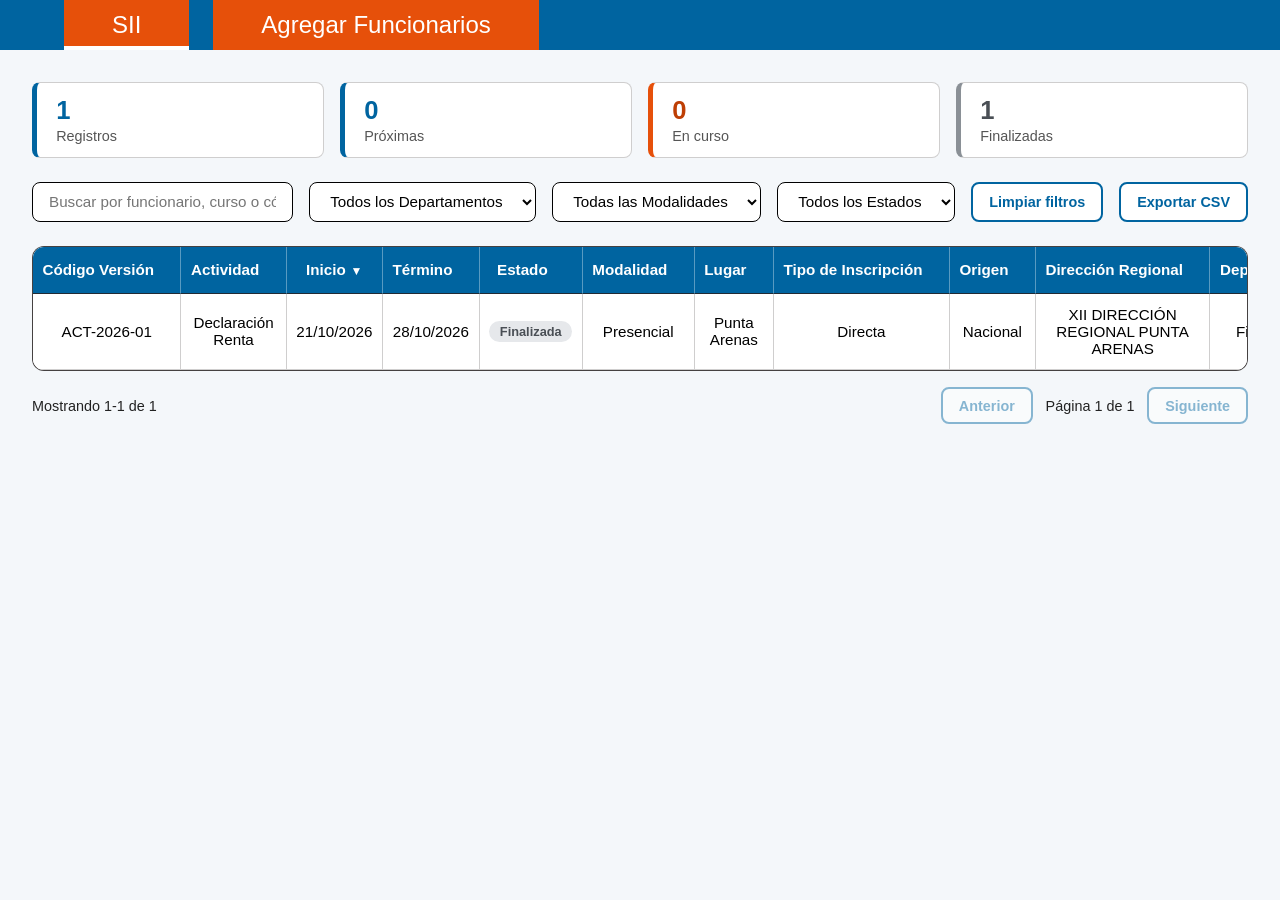
==== index.html @ a081a93e "Add files via upload" ====
<!DOCTYPE html>
<html lang="es">
<head>
    <meta charset="UTF-8">
    <meta name="viewport" content="width=device-width, initial-scale=1.0">
    <title>Gestión Capacitaciones SII</title>
    <link rel="stylesheet" href="Estilos.css">
</head>
<body>
    <header>
        <nav class="navbar" aria-label="Navegación principal">
            <ul class="nav-links">
                <li><a href="index.html" aria-current="page">SII</a></li>
                <li><a href="Registro_Funcionarios.html">Agregar Funcionarios</a></li>
            </ul>
        </nav>
    </header>

    <main>
        <section id="Resumen" class="Resumen" aria-label="Resumen de capacitaciones"></section>

        <div class="Filtros">
            <input type="text" id="IngresarBusqueda" placeholder="Buscar por funcionario, curso o código" aria-label="Buscar">

            <select id="FiltroDepartamento" aria-label="Filtrar por departamento">
                <option value="">Todos los Departamentos</option>
                <option value="Administración">Administración</option>
                <option value="Fiscalización">Fiscalización</option>
            </select>

            <select id="FiltroModalidad" aria-label="Filtrar por modalidad">
                <option value="">Todas las Modalidades</option>
                <option value="Presencial">Presencial</option>
                <option value="Online Synchronous">Online Sincrónico</option>
                <option value="E-Learning">E-Learning</option>
            </select>

            <select id="FiltroEstado" aria-label="Filtrar por estado">
                <option value="">Todos los Estados</option>
                <option value="proxima">Próxima</option>
                <option value="en-curso">En curso</option>
                <option value="finalizada">Finalizada</option>
            </select>

            <button type="button" id="BtnLimpiarFiltros" class="btn_secundario">Limpiar filtros</button>
            <button type="button" id="BtnExportarCSV" class="btn_secundario">Exportar CSV</button>
        </div>

        <div class="Tabla">
            <table>
                <thead>
                    <tr id="EncabezadoTabla"></tr>
                </thead>
                <tbody id="DatosTabla"></tbody>
            </table>
        </div>

        <div class="paginacion">
            <span id="InfoPaginacion"></span>
            <div class="paginacion_controles">
                <button type="button" id="BtnPaginaAnterior" class="btn_secundario">Anterior</button>
                <span id="NumeroPagina"></span>
                <button type="button" id="BtnPaginaSiguiente" class="btn_secundario">Siguiente</button>
            </div>
        </div>
    </main>

    <div id="Modal_Detalles" class="modal" role="dialog" aria-modal="true" aria-labelledby="TituloDetalles">
        <div class="modal_contenido">
            <h2 id="TituloDetalles">Detalles</h2>
            <ul id="Lista_Detalles" class="lista_detalles"></ul>
            <div class="campo_descripcion">
                <label for="Descripcion_Curso"><strong>Descripción del curso/capacitación:</strong></label>
                <textarea id="Descripcion_Curso" rows="4" readonly></textarea>
            </div>
            <div class="modal_acciones">
                <button type="button" id="BtnAceptarModal" class="btn_aceptar">Aceptar</button>
                <button type="button" id="BtnEditarModal" class="btn_editar">Editar</button>
                <button type="button" id="BtnEliminarModal" class="btn_eliminar">Eliminar</button>
            </div>
        </div>
    </div>

    <div id="Modal_ConfirmarEliminar" class="modal" role="dialog" aria-modal="true" aria-labelledby="TituloEliminar">
        <div class="modal_contenido modal_confirmar">
            <h2 id="TituloEliminar">Eliminar Registro</h2>
            <p class="texto_confirmacion">
                ¿Estás seguro que deseas eliminar este registro? Esta acción no se puede deshacer.
            </p>
            <div class="campo">
                <label for="InputConfirmarEliminar">
                    Para confirmar, escribe <strong>Confirmar</strong>:
                </label>
                <input type="text" id="InputConfirmarEliminar" placeholder="Escribe aquí..." autocomplete="off">
            </div>
            <p id="MensajeErrorConfirmacion" class="Mensaje_Importacion" role="alert"></p>
            <div class="modal_acciones">
                <button type="button" id="BtnCancelarEliminar" class="btn_aceptar">Cancelar</button>
                <button type="button" id="BtnConfirmarEliminarDefinitivo" class="btn_eliminar">Eliminar</button>
            </div>
        </div>
    </div>

    <script src="Funciones_Javascript.js"></script>
</body>
</html>
---- Estilos.css ----
/* =========================================================
   Gestión de Capacitaciones - Estilos.css
   Paleta original: azul rgb(0,100,160) y naranja rgb(230,80,10)
   ========================================================= */

:root {
    --azul: rgb(0, 100, 160);
    --azul-oscuro: rgb(0, 80, 130);
    --naranja: rgb(230, 80, 10);
    --naranja-oscuro: rgb(190, 62, 4);
    --rojo: rgb(210, 40, 40);
    --rojo-oscuro: rgb(170, 30, 30);
    --texto: #222;
    --fondo: #f4f7fa;
    --borde: rgba(40, 35, 35, 0.863);
    --borde-suave: rgba(40, 35, 35, 0.22);
    --radio: 12px;
}

* {
    box-sizing: border-box;
    margin: 0;
    padding: 0;
    font-family: Arial, sans-serif;
}

body {
    background-color: var(--fondo);
    color: var(--texto);
}

:focus-visible {
    outline: 3px solid rgba(0, 100, 160, 0.55);
    outline-offset: 2px;
}

/* ---------- Navbar ---------- */

header {
    position: sticky;
    top: 0;
    z-index: 100;
}

.navbar {
    display: flex;
    justify-content: space-between;
    align-items: stretch;
    height: 50px;
    background-color: var(--azul);
    padding: 0 4rem;
    color: white;
}

.nav-links {
    display: flex;
    gap: 1.5rem;
    list-style: none;
    align-items: center;
}

.nav-links li {
    height: 100%;
    display: flex;
}

.nav-links a {
    color: white;
    text-decoration: none;
    font-size: x-large;
    background-color: var(--naranja);
    display: flex;
    align-items: center;
    height: 100%;
    padding: 0 3rem;
    transition: background-color 0.2s ease;
}

.nav-links a:hover {
    background-color: var(--naranja-oscuro);
}

/* Página actual: barra blanca inferior */
.nav-links a[aria-current="page"] {
    box-shadow: inset 0 -4px 0 white;
}

.nav-links a:focus-visible {
    outline-color: white;
    outline-offset: -4px;
}

/* ---------- Resumen ---------- */

.Resumen {
    display: flex;
    gap: 1rem;
    max-width: 95%;
    margin: 2rem auto 0;
}

.resumen_item {
    flex: 1;
    display: flex;
    flex-direction: column;
    gap: 0.2rem;
    padding: 0.8rem 1.2rem;
    background-color: white;
    border: 1px solid var(--borde-suave);
    border-left: 5px solid var(--azul);
    border-radius: 8px;
}

.resumen_en-curso { border-left-color: var(--naranja); }
.resumen_finalizada { border-left-color: #8a9096; }

.resumen_numero {
    font-size: 1.6rem;
    font-weight: bold;
    color: var(--azul);
}

.resumen_en-curso .resumen_numero { color: var(--naranja-oscuro); }
.resumen_finalizada .resumen_numero { color: #4a4f55; }

.resumen_texto {
    font-size: 0.9rem;
    color: #555;
}

/* ---------- Filtros ---------- */

.Filtros {
    display: flex;
    flex-wrap: wrap;
    gap: 1rem;
    max-width: 95%;
    margin: 1.5rem auto;
}

.Filtros input,
.Filtros select {
    padding: 0.6rem 1rem;
    border: 1px solid black;
    border-radius: 8px;
    font-size: 0.95rem;
    background-color: white;
}

.Filtros input {
    flex: 1;
    min-width: 220px;
}

.Filtros select {
    cursor: pointer;
}

.Filtros input:focus,
.Filtros select:focus {
    outline: none;
    border-color: var(--azul);
    box-shadow: 0 0 0 3px rgba(0, 100, 160, 0.15);
}

/* ---------- Tabla ---------- */

.Tabla {
    max-width: 95%;
    margin: 0 auto 1rem;
    border-radius: var(--radio);
    border: 1px solid var(--borde);
    background-color: white;
    overflow: auto;
    max-height: 65vh;
}

table {
    width: 100%;
    min-width: 1500px;
    border-collapse: separate;
    border-spacing: 0;
}

thead th {
    position: sticky;
    top: 0;
    z-index: 1;
    background-color: var(--azul);
    color: white;
    padding: 0.9rem 0.6rem;
    font-size: 0.95rem;
    font-weight: 600;
    text-align: center;
    border-right: 1px solid rgba(255, 255, 255, 0.35);
    border-bottom: 1px solid var(--borde);
    cursor: pointer;
    user-select: none;
    white-space: nowrap;
}

thead th:last-child {
    border-right: none;
}

thead th:hover {
    background-color: var(--azul-oscuro);
}

thead th:focus-visible {
    outline-color: white;
    outline-offset: -4px;
}

.icono_orden {
    display: inline-block;
    width: 1em;
    margin-left: 0.3rem;
    font-size: 0.75rem;
}

th[aria-sort="ascending"] .icono_orden::after { content: "▲"; }
th[aria-sort="descending"] .icono_orden::after { content: "▼"; }

td {
    padding: 0.75rem 0.6rem;
    font-size: 0.95rem;
    text-align: center;
    color: black;
    border-right: 1px solid var(--borde-suave);
    border-bottom: 1px solid var(--borde-suave);
}

td:last-child {
    border-right: none;
}

tbody tr:nth-child(even) {
    background-color: #f8fafc;
}

.fila_clickable {
    cursor: pointer;
}

tbody tr.fila_clickable:hover,
tbody tr.fila_clickable:focus-visible {
    background-color: rgba(230, 80, 10, 0.14);
}

.fila_vacia {
    padding: 2rem;
    color: #555;
}

/* Estados */
.badge {
    display: inline-block;
    padding: 0.2rem 0.65rem;
    border-radius: 999px;
    font-size: 0.8rem;
    font-weight: bold;
    white-space: nowrap;
}

.badge_proxima { background-color: rgba(0, 100, 160, 0.12); color: var(--azul-oscuro); }
.badge_en-curso { background-color: rgba(230, 80, 10, 0.15); color: var(--naranja-oscuro); }
.badge_finalizada { background-color: #e6e8eb; color: #4a4f55; }
.badge_sin-fecha { background-color: #f0f0f0; color: #777; }

/* ---------- Paginación ---------- */

.paginacion {
    display: flex;
    align-items: center;
    justify-content: space-between;
    flex-wrap: wrap;
    gap: 1rem;
    max-width: 95%;
    margin: 0 auto 3rem;
    font-size: 0.9rem;
}

.paginacion_controles {
    display: flex;
    align-items: center;
    gap: 0.8rem;
}

/* ---------- Botones ---------- */

.Boton_Guardar {
    background-color: var(--azul);
    color: white;
    border: none;
    padding: 0.8rem;
    border-radius: 8px;
    cursor: pointer;
    font-weight: bold;
    font-size: 1rem;
    margin-top: 1rem;
    box-shadow: 0 2px 6px rgba(0, 100, 160, 0.35);
    transition: background-color 0.2s ease;
}

.Boton_Guardar:hover {
    background-color: var(--naranja);
}

.Boton_Guardar:active {
    transform: scale(0.98);
}

.btn_secundario {
    background-color: white;
    color: var(--azul);
    border: 2px solid var(--azul);
    padding: 0.55rem 1rem;
    border-radius: 8px;
    cursor: pointer;
    font-weight: bold;
    font-size: 0.9rem;
    transition: background-color 0.2s ease, color 0.2s ease, border-color 0.2s ease;
}

.btn_secundario:hover:not(:disabled) {
    background-color: var(--azul);
    color: white;
}

.btn_secundario:disabled {
    opacity: 0.45;
    cursor: not-allowed;
}

.Boton-Inspeccionar {
    background: transparent;
    border: none;
    cursor: pointer;
}

/* ---------- Formularios ---------- */

.Formulario {
    max-width: 600px;
    margin: 3rem auto;
    padding: 2rem;
    border: 1px solid rgba(40, 35, 35, 0.15);
    border-radius: var(--radio);
    background-color: white;
    box-shadow: 0 4px 10px rgba(0, 0, 0, 0.08);
    transition: box-shadow 0.25s ease;
}

.Formulario:hover {
    box-shadow: 0 8px 18px rgba(0, 0, 0, 0.12);
}

.Formulario h2 {
    position: relative;
    padding-bottom: 0.8rem;
    margin-bottom: 2rem;
    font-size: 1.4rem;
    letter-spacing: 0.5px;
    text-align: center;
    color: var(--azul);
}

.Formulario h2::after {
    content: "";
    position: absolute;
    left: 50%;
    bottom: 0;
    transform: translateX(-50%);
    width: 60px;
    height: 4px;
    border-radius: 4px;
    background-color: var(--naranja);
}

#FormCapacitacion {
    display: flex;
    flex-direction: column;
    gap: 1rem;
}

.campo {
    display: flex;
    flex-direction: column;
    gap: 0.3rem;
}

.campo label {
    font-weight: bold;
    font-size: 0.9rem;
}

#FormCapacitacion input,
#FormCapacitacion select,
.Formulario-Importar input[type="file"] {
    padding: 0.6rem 1rem;
    border: 1px solid var(--borde);
    border-radius: 8px;
    font-size: 0.95rem;
    background-color: white;
    transition: border-color 0.2s ease, box-shadow 0.2s ease;
}

#FormCapacitacion input:focus,
#FormCapacitacion select:focus,
.Formulario-Importar input[type="file"]:focus {
    outline: none;
    border-color: var(--azul);
    box-shadow: 0 0 0 3px rgba(0, 100, 160, 0.15);
}

@media (min-width: 720px) {
    .Formulario:not(.Formulario-Importar) {
        max-width: 800px;
    }

    #FormCapacitacion {
        display: grid;
        grid-template-columns: 1fr 1fr;
        column-gap: 1.5rem;
        row-gap: 1rem;
    }

    /* Actividad, mensaje y botón ocupan el ancho completo */
    #FormCapacitacion .campo:nth-child(2),
    #FormCapacitacion .Mensaje_Importacion,
    #FormCapacitacion .Boton_Guardar {
        grid-column: 1 / -1;
    }
}

/* ---------- Importar desde Excel ---------- */

.Formulario-Importar {
    max-width: 600px;
    border: 2px dashed var(--azul);
    background-color: rgba(0, 100, 160, 0.03);
}

.Formulario-Importar .campo label {
    color: var(--azul);
}

.Formulario-Importar input[type="file"] {
    padding: 0.5rem;
    border-color: rgba(40, 35, 35, 0.4);
    cursor: pointer;
    font-size: 0.9rem;
}

.Formulario-Importar input[type="file"]::file-selector-button {
    padding: 0.5rem 1rem;
    margin-right: 1rem;
    border: none;
    border-radius: 6px;
    background-color: var(--azul);
    color: white;
    font-weight: bold;
    cursor: pointer;
    transition: background-color 0.2s ease;
}

.Formulario-Importar input[type="file"]::file-selector-button:hover {
    background-color: var(--naranja);
}

.acciones_importar {
    display: flex;
    flex-wrap: wrap;
    gap: 0.8rem;
    margin-top: 1rem;
}

.acciones_importar .Boton_Guardar,
.acciones_importar .btn_secundario {
    flex: 1;
    margin-top: 0;
    padding: 0.8rem;
    font-size: 1rem;
    white-space: nowrap;
}

/* Mensajes (éxito / error): se muestran solo si tienen la clase */
.Mensaje_Importacion {
    display: none;
    margin-top: 1rem;
    padding: 0.7rem 1rem;
    border-radius: 8px;
    font-size: 0.9rem;
    text-align: center;
}

.Mensaje_Importacion.exito {
    display: block;
    background-color: rgba(0, 150, 60, 0.12);
    color: rgb(0, 110, 40);
    border: 1px solid rgba(0, 150, 60, 0.35);
}

.Mensaje_Importacion.error {
    display: block;
    background-color: rgba(210, 40, 40, 0.1);
    color: var(--rojo-oscuro);
    border: 1px solid rgba(210, 40, 40, 0.35);
}

#MensajeErrorConfirmacion:empty {
    display: none;
}

/* ---------- Modales ---------- */

.modal {
    display: none;
    position: fixed;
    inset: 0;
    background-color: rgba(0, 0, 0, 0.6);
    justify-content: center;
    align-items: center;
    z-index: 1000;
}

.modal_contenido {
    background-color: white;
    padding: 2rem;
    border-radius: var(--radio);
    width: 90%;
    max-width: 500px;
    max-height: 90vh;
    overflow-y: auto;
    box-shadow: 0 4px 10px rgba(0, 0, 0, 0.3);
    display: flex;
    flex-direction: column;
    gap: 1.2rem;
}

.modal_contenido h2 {
    color: var(--azul);
    text-align: center;
}

.lista_detalles {
    list-style: none;
    display: flex;
    flex-direction: column;
    gap: 0.5rem;
}

.lista_detalles li {
    font-size: 0.95rem;
    border-bottom: 1px solid #eee;
    padding-bottom: 0.3rem;
}

.campo_descripcion {
    display: flex;
    flex-direction: column;
    gap: 0.5rem;
}

.campo_descripcion textarea {
    width: 100%;
    padding: 0.6rem;
    border: 1px solid var(--borde);
    border-radius: 8px;
    resize: vertical;
    font-size: 0.95rem;
}

.campo_descripcion textarea[readonly] {
    background-color: #f8f9fa;
    color: #333;
    cursor: default;
}

.modal_acciones {
    display: flex;
    justify-content: space-between;
    gap: 1rem;
    margin-top: 0.5rem;
}

.btn_aceptar,
.btn_editar,
.btn_eliminar {
    flex: 1;
    padding: 0.7rem;
    border: none;
    border-radius: 8px;
    font-weight: bold;
    cursor: pointer;
    font-size: 0.95rem;
    color: white;
    transition: background-color 0.2s ease;
}

.btn_aceptar { background-color: var(--azul); }
.btn_aceptar:hover { background-color: var(--azul-oscuro); }

.btn_editar { background-color: var(--naranja); }
.btn_editar:hover { background-color: var(--naranja-oscuro); }

.btn_eliminar { background-color: var(--rojo); }
.btn_eliminar:hover { background-color: var(--rojo-oscuro); }

.modal_confirmar {
    border-top: 5px solid var(--rojo);
}

.modal_confirmar h2 {
    color: var(--rojo);
}

.texto_confirmacion {
    color: #333;
    font-size: 0.95rem;
    line-height: 1.4;
    text-align: center;
}

.modal_confirmar .campo input {
    padding: 0.6rem 1rem;
    border: 1px solid rgba(40, 35, 35, 0.4);
    border-radius: 8px;
    font-size: 0.95rem;
    transition: border-color 0.2s ease, box-shadow 0.2s ease;
}

.modal_confirmar .campo input:focus {
    outline: none;
    border-color: var(--rojo);
    box-shadow: 0 0 0 3px rgba(210, 40, 40, 0.15);
}

/* ---------- Avisos (toast) ---------- */

#ToastContenedor {
    position: fixed;
    right: 1.5rem;
    bottom: 1.5rem;
    display: flex;
    flex-direction: column;
    gap: 0.6rem;
    z-index: 2000;
}

.toast {
    padding: 0.8rem 1.2rem;
    border-radius: 8px;
    color: white;
    font-size: 0.95rem;
    box-shadow: 0 4px 10px rgba(0, 0, 0, 0.25);
    background-color: var(--azul);
    border-left: 5px solid var(--naranja);
}

.toast.error {
    background-color: var(--rojo);
    border-left-color: white;
}

/* ---------- Responsive ---------- */

@media (max-width: 720px) {
    .navbar {
        padding: 0 1rem;
    }

    .nav-links {
        gap: 0.5rem;
    }

    .nav-links a {
        padding: 0 1rem;
        font-size: large;
    }

    .Resumen {
        display: grid;
        grid-template-columns: 1fr 1fr;
    }

    .Formulario {
        margin: 1.5rem 1rem;
        padding: 1.2rem;
    }

    .modal_acciones {
        flex-wrap: wrap;
    }
}

@media (prefers-reduced-motion: reduce) {
    * {
        transition: none !important;
    }
}
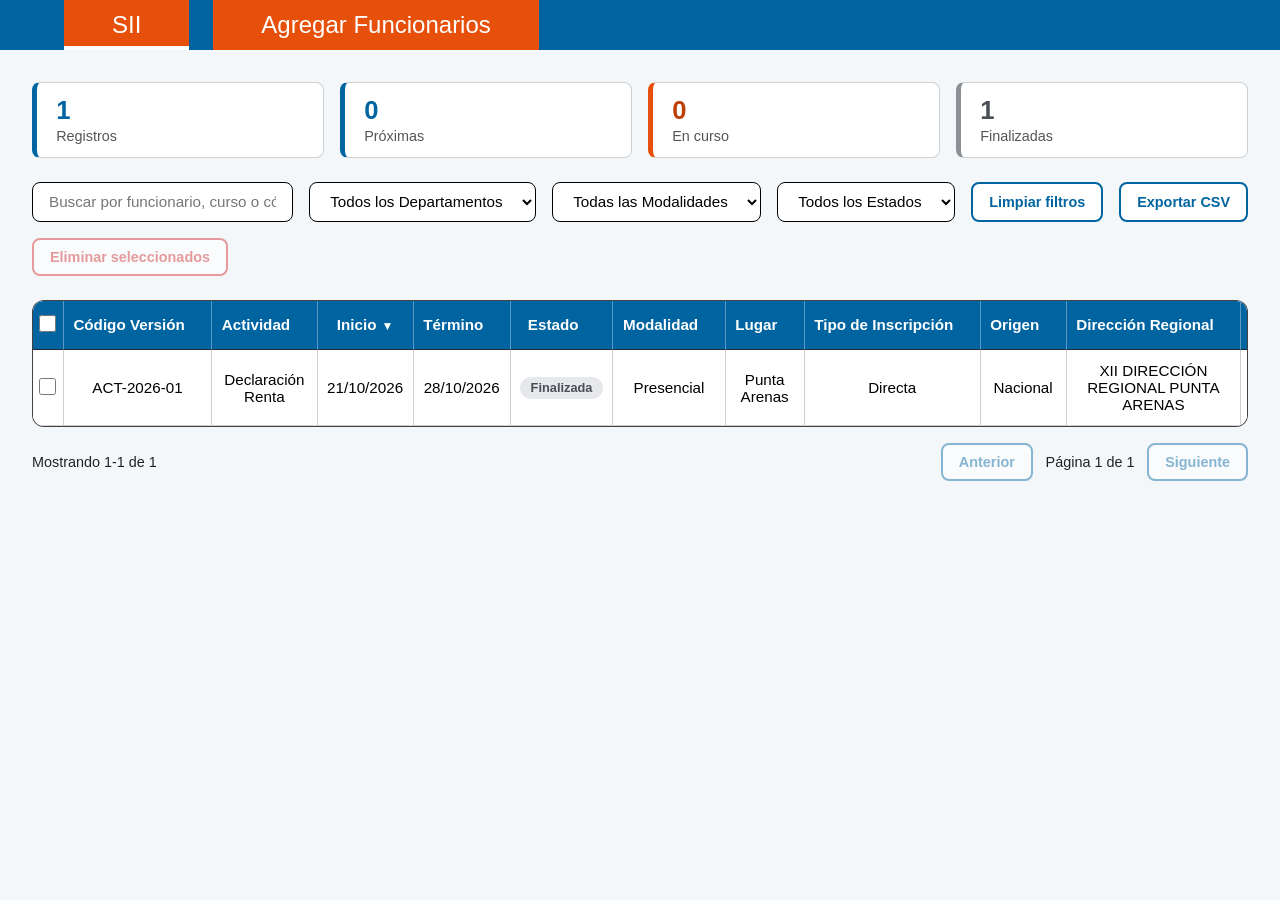
==== commit 36d78c13: "Add files via upload" ====
--- a/index.html
+++ b/index.html
@@ -44,6 +44,7 @@
 
             <button type="button" id="BtnLimpiarFiltros" class="btn_secundario">Limpiar filtros</button>
             <button type="button" id="BtnExportarCSV" class="btn_secundario">Exportar CSV</button>
+            <button type="button" id="BtnEliminarSeleccionados" class="btn_secundario btn_eliminar_seleccion" disabled>Eliminar seleccionados</button>
         </div>
 
         <div class="Tabla">
@@ -84,7 +85,7 @@
     <div id="Modal_ConfirmarEliminar" class="modal" role="dialog" aria-modal="true" aria-labelledby="TituloEliminar">
         <div class="modal_contenido modal_confirmar">
             <h2 id="TituloEliminar">Eliminar Registro</h2>
-            <p class="texto_confirmacion">
+            <p id="TextoConfirmarEliminar" class="texto_confirmacion">
                 ¿Estás seguro que deseas eliminar este registro? Esta acción no se puede deshacer.
             </p>
             <div class="campo">
--- a/Estilos.css
+++ b/Estilos.css
@@ -177,9 +177,23 @@
 
 table {
     width: 100%;
-    min-width: 1500px;
+    min-width: 1540px;
     border-collapse: separate;
     border-spacing: 0;
+}
+
+.th_seleccion,
+.td_seleccion {
+    width: 42px;
+    padding-left: 0.4rem;
+    padding-right: 0.4rem;
+}
+
+.check_fila,
+#CheckSeleccionarTodo {
+    width: 17px;
+    height: 17px;
+    cursor: pointer;
 }
 
 thead th {
@@ -331,6 +345,16 @@
 .btn_secundario:disabled {
     opacity: 0.45;
     cursor: not-allowed;
+}
+
+.btn_secundario.btn_eliminar_seleccion {
+    color: var(--rojo);
+    border-color: var(--rojo);
+}
+
+.btn_secundario.btn_eliminar_seleccion:hover:not(:disabled) {
+    background-color: var(--rojo);
+    color: white;
 }
 
 .Boton-Inspeccionar {
@@ -637,6 +661,51 @@
     box-shadow: 0 0 0 3px rgba(210, 40, 40, 0.15);
 }
 
+/* ---------- Modal de importación con progreso ---------- */
+
+.modal_importando .modal_acciones {
+    justify-content: center;
+}
+
+.nombre_archivo_importando {
+    font-size: 0.9rem;
+    color: #333;
+    text-align: center;
+    word-break: break-all;
+}
+
+.barra_progreso_contenedor {
+    width: 100%;
+    height: 14px;
+    background-color: #e6e8eb;
+    border-radius: 999px;
+    overflow: hidden;
+}
+
+.barra_progreso {
+    height: 100%;
+    width: 0%;
+    background-color: var(--azul);
+    border-radius: 999px;
+    transition: width 0.2s linear, background-color 0.3s ease;
+}
+
+.barra_progreso.completa {
+    background-color: rgb(0, 150, 60);
+}
+
+.texto_tiempo_estimado {
+    font-size: 0.85rem;
+    color: #555;
+    text-align: center;
+}
+
+#BtnAceptarImportar,
+#BtnCancelarImportar {
+    max-width: 220px;
+    margin: 0 auto;
+}
+
 /* ---------- Avisos (toast) ---------- */
 
 #ToastContenedor {
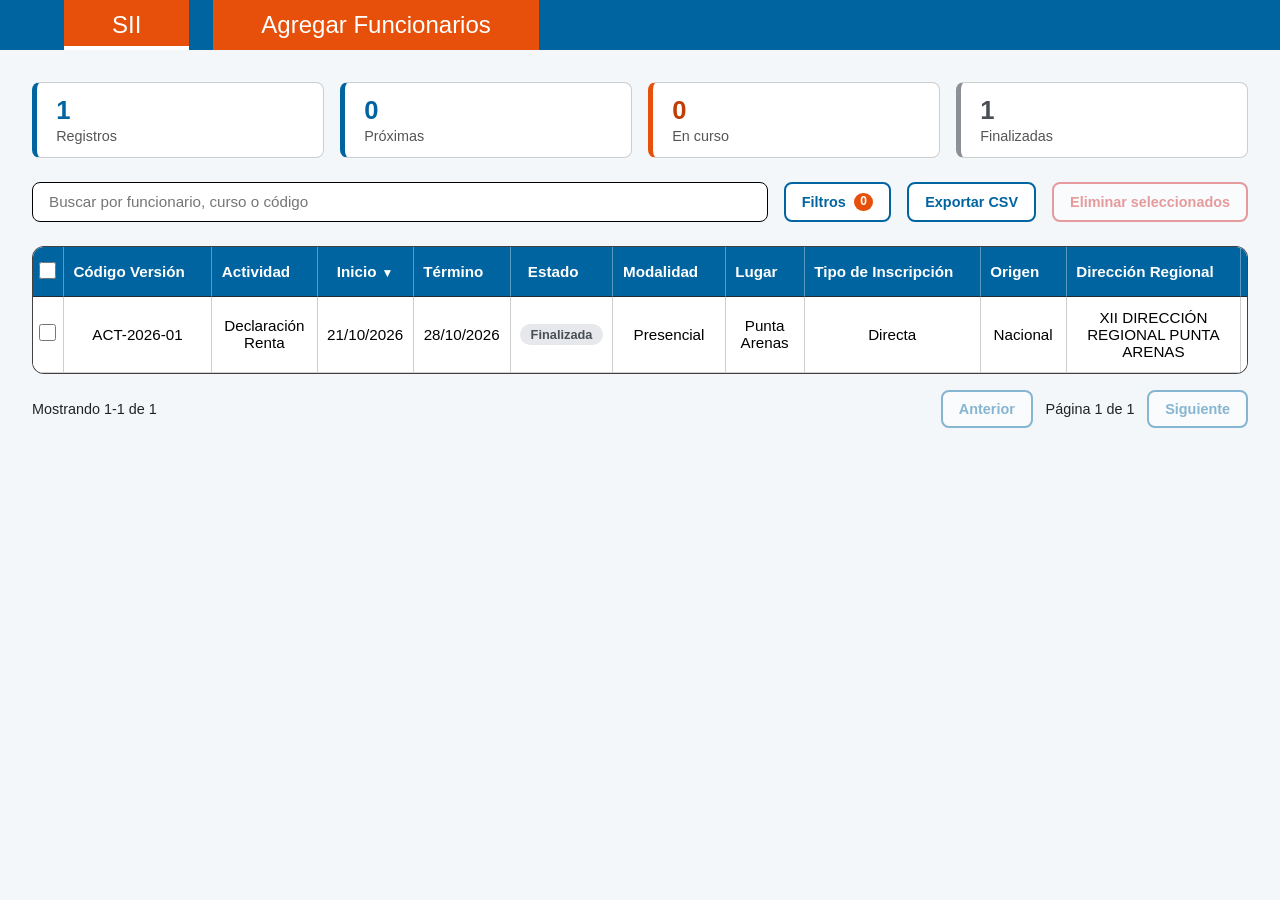
==== commit f7e6b96e: "Add files via upload" ====
--- a/index.html
+++ b/index.html
@@ -22,29 +22,53 @@
         <div class="Filtros">
             <input type="text" id="IngresarBusqueda" placeholder="Buscar por funcionario, curso o código" aria-label="Buscar">
 
-            <select id="FiltroDepartamento" aria-label="Filtrar por departamento">
-                <option value="">Todos los Departamentos</option>
-                <option value="Administración">Administración</option>
-                <option value="Fiscalización">Fiscalización</option>
-            </select>
+            <button type="button" id="BtnToggleFiltros" class="btn_secundario btn_filtros" aria-expanded="false" aria-controls="PanelFiltros">
+                Filtros
+                <span id="ContadorFiltros" class="contador_filtros" hidden>0</span>
+            </button>
 
-            <select id="FiltroModalidad" aria-label="Filtrar por modalidad">
-                <option value="">Todas las Modalidades</option>
-                <option value="Presencial">Presencial</option>
-                <option value="Online Synchronous">Online Sincrónico</option>
-                <option value="E-Learning">E-Learning</option>
-            </select>
+            <button type="button" id="BtnExportarCSV" class="btn_secundario">Exportar CSV</button>
+            <button type="button" id="BtnEliminarSeleccionados" class="btn_secundario btn_eliminar_seleccion" disabled>Eliminar seleccionados</button>
+        </div>
 
-            <select id="FiltroEstado" aria-label="Filtrar por estado">
-                <option value="">Todos los Estados</option>
-                <option value="proxima">Próxima</option>
-                <option value="en-curso">En curso</option>
-                <option value="finalizada">Finalizada</option>
-            </select>
+        <div id="PanelFiltros" class="Panel_Filtros">
+            <div class="campo_filtro">
+                <label for="FiltroDepartamento">Departamento</label>
+                <select id="FiltroDepartamento" aria-label="Filtrar por departamento">
+                    <option value="">Todos los Departamentos</option>
+                    <option value="Administración">Administración</option>
+                    <option value="Asistencia">Asistencia</option>
+                    <option value="Avaluaciones">Avaluaciones</option>
+                    <option value="Dirección">Dirección</option>
+                    <option value="Fiscalización">Fiscalización</option>
+                    <option value="Jurídico">Jurídico</option>
+                    <option value="Opat">Opat</option>
+                    <option value="U. Porvenir">U. Porvenir</option>
+                    <option value="U. Puerto Natales">U. Puerto Natales</option>
+                </select>
+            </div>
+
+            <div class="campo_filtro">
+                <label for="FiltroModalidad">Modalidad</label>
+                <select id="FiltroModalidad" aria-label="Filtrar por modalidad">
+                    <option value="">Todas las Modalidades</option>
+                    <option value="Presencial">Presencial</option>
+                    <option value="E-Learning">E-Learning</option>
+                    <option value="Virtual">Virtual</option>
+                </select>
+            </div>
+
+            <div class="campo_filtro">
+                <label for="FiltroEstado">Estado</label>
+                <select id="FiltroEstado" aria-label="Filtrar por estado">
+                    <option value="">Todos los Estados</option>
+                    <option value="proxima">Próxima</option>
+                    <option value="en-curso">En curso</option>
+                    <option value="finalizada">Finalizada</option>
+                </select>
+            </div>
 
             <button type="button" id="BtnLimpiarFiltros" class="btn_secundario">Limpiar filtros</button>
-            <button type="button" id="BtnExportarCSV" class="btn_secundario">Exportar CSV</button>
-            <button type="button" id="BtnEliminarSeleccionados" class="btn_secundario btn_eliminar_seleccion" disabled>Eliminar seleccionados</button>
         </div>
 
         <div class="Tabla">
--- a/Estilos.css
+++ b/Estilos.css
@@ -163,6 +163,76 @@
     box-shadow: 0 0 0 3px rgba(0, 100, 160, 0.15);
 }
 
+.btn_filtros {
+    display: inline-flex;
+    align-items: center;
+    gap: 0.5rem;
+}
+
+.contador_filtros {
+    display: inline-block;
+    background-color: var(--naranja);
+    color: white;
+    font-size: 0.75rem;
+    font-weight: bold;
+    min-width: 1.4em;
+    padding: 0.1rem 0.4rem;
+    border-radius: 999px;
+    line-height: 1.3;
+}
+
+.Panel_Filtros {
+    display: none;
+    flex-wrap: wrap;
+    align-items: flex-end;
+    gap: 1rem;
+    max-width: 95%;
+    margin: -0.8rem auto 1.5rem;
+    padding: 1.2rem;
+    background-color: white;
+    border: 1px solid var(--borde-suave);
+    border-radius: var(--radio);
+    box-shadow: 0 6px 16px rgba(0, 0, 0, 0.1);
+}
+
+.Panel_Filtros.abierto {
+    display: flex;
+}
+
+.campo_filtro {
+    display: flex;
+    flex-direction: column;
+    gap: 0.3rem;
+    min-width: 200px;
+    flex: 1;
+}
+
+.campo_filtro label {
+    font-size: 0.8rem;
+    font-weight: bold;
+    color: #555;
+}
+
+.campo_filtro select {
+    padding: 0.6rem 1rem;
+    border: 1px solid black;
+    border-radius: 8px;
+    font-size: 0.95rem;
+    background-color: white;
+    cursor: pointer;
+}
+
+.campo_filtro select:focus {
+    outline: none;
+    border-color: var(--azul);
+    box-shadow: 0 0 0 3px rgba(0, 100, 160, 0.15);
+}
+
+.Panel_Filtros #BtnLimpiarFiltros {
+    align-self: flex-end;
+    white-space: nowrap;
+}
+
 /* ---------- Tabla ---------- */
 
 .Tabla {
